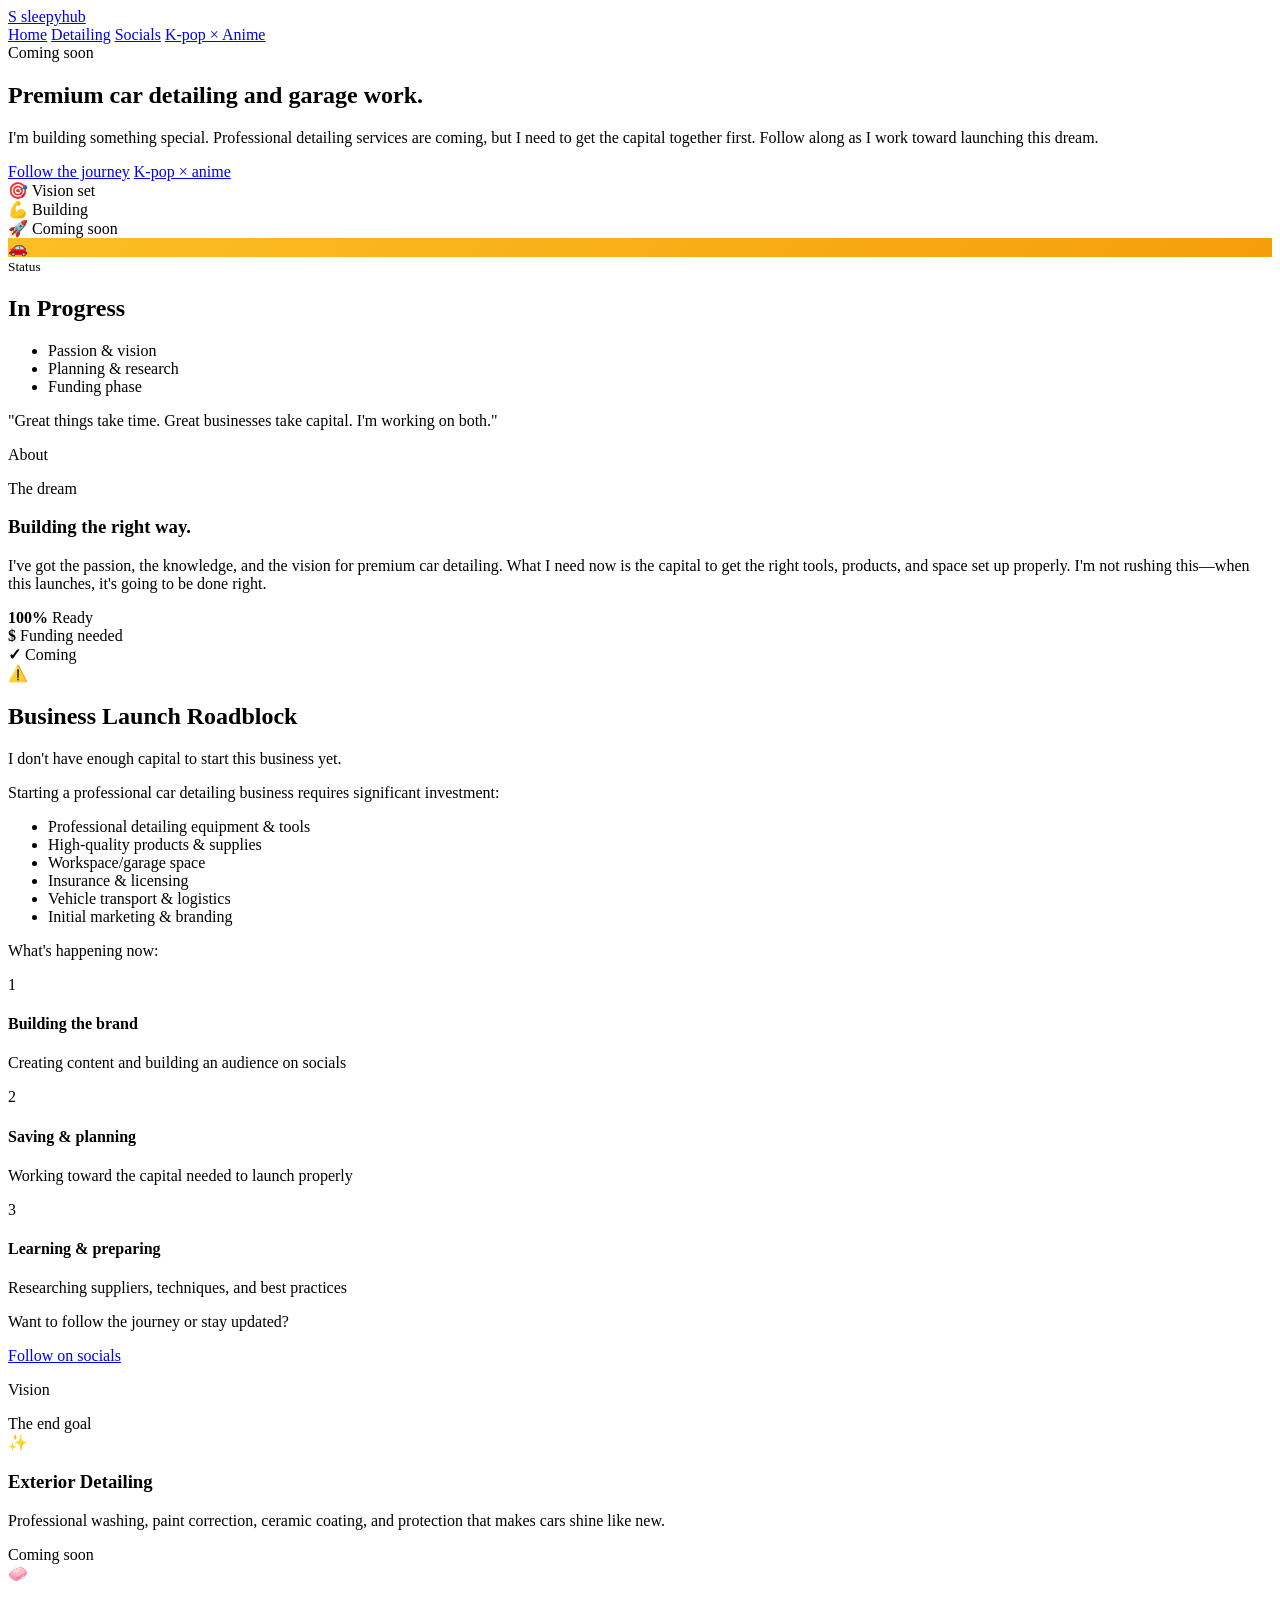
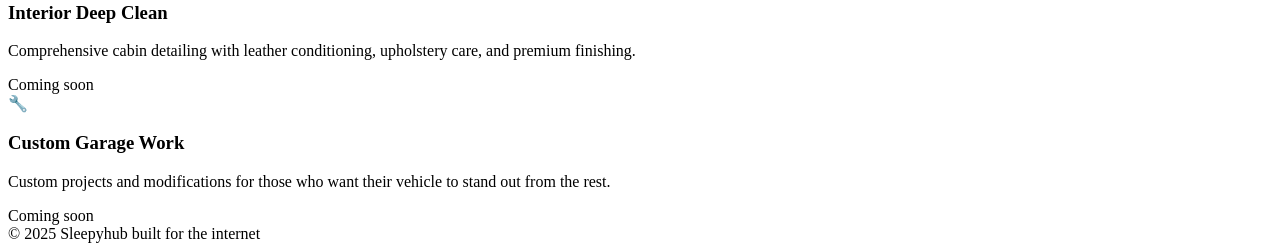
==== babymonster.html @ 33a83e31 "Add a new BABYMONSTER × ONE PIECE fandom page and link it through the site navigation." ====
<!DOCTYPE html>
<html lang="en">
  <head>
    <meta charset="UTF-8" />
    <meta name="viewport" content="width=device-width, initial-scale=1.0" />
    <meta
      name="description"
      content="Professional car detailing services by SleepyKoolio. Coming soon."
    />
    <title>Detailing | Sleepyhub</title>
    <link rel="stylesheet" href="style.css" />
  </head>
  <body>
    <nav class="top-nav" aria-label="Main navigation">
      <a class="brand" href="index.html" aria-label="Sleepyhub home">
        <span class="brand-mark">S</span>
        <span>sleepy<span class="accent">hub</span></span>
      </a>

      <div class="nav-links">
        <a href="index.html">Home</a>
        <a class="active" href="business.html">Detailing</a>
        <a href="social.html">Socials</a>
        <a href="babymonster.html">K-pop × Anime</a>
      </div>
    </nav>

    <main class="page-shell">
      <section class="hero">
        <div class="hero-copy">
          <div class="eyebrow"><span class="pulse"></span> Coming soon</div>
          <h1>
            Premium <span class="gradient-text">car detailing</span> and garage work.
          </h1>
          <p>
            I'm building something special. Professional detailing services are coming, but I need to get the capital together first. Follow along as I work toward launching this dream.
          </p>

          <div class="cta-group">
            <a class="btn primary" href="social.html">Follow the journey</a>
            <a class="btn secondary" href="babymonster.html">K-pop × anime</a>
          </div>

          <div class="hero-meta">
            <div class="meta-item">
              <strong>🎯</strong>
              <span>Vision set</span>
            </div>
            <div class="meta-item">
              <strong>💪</strong>
              <span>Building</span>
            </div>
            <div class="meta-item">
              <strong>🚀</strong>
              <span>Coming soon</span>
            </div>
          </div>
        </div>

        <aside class="hero-panel" aria-label="Status summary">
          <div class="profile-card">
            <div class="avatar" style="background: linear-gradient(135deg, #fbbf24, #f59e0b);">🚗</div>
            <div>
              <small>Status</small>
              <h2>In Progress</h2>
            </div>
          </div>

          <ul class="mini-list">
            <li>
              <span class="dot green"></span>
              Passion & vision
            </li>
            <li>
              <span class="dot gold"></span>
              Planning & research
            </li>
            <li>
              <span class="dot blue"></span>
              Funding phase
            </li>
          </ul>

          <div class="panel-quote">
            "Great things take time. Great businesses take capital. I'm working on both."
          </div>
        </aside>
      </section>

      <section class="overview">
        <article class="panel intro-panel">
          <div class="section-heading">
            <p>About</p>
            <span>The dream</span>
          </div>
          <h3>Building the right way.</h3>
          <p>
            I've got the passion, the knowledge, and the vision for premium car detailing. What I need now is the capital to get the right tools, products, and space set up properly. I'm not rushing this—when this launches, it's going to be done right.
          </p>
        </article>

        <div class="stats-grid">
          <div class="stat-card">
            <strong>100%</strong>
            <span>Ready</span>
          </div>
          <div class="stat-card">
            <strong>$</strong>
            <span>Funding needed</span>
          </div>
          <div class="stat-card">
            <strong>✓</strong>
            <span>Coming</span>
          </div>
        </div>
      </section>

      <section class="roadblock">
        <div class="roadblock-content">
          <div class="roadblock-icon">⚠️</div>
          <h2>Business Launch Roadblock</h2>
          <p class="roadblock-subtitle">I don't have enough capital to start this business yet.</p>

          <div class="roadblock-details">
            <p>
              Starting a professional car detailing business requires significant investment:
            </p>
            <ul class="requirements-list">
              <li>Professional detailing equipment & tools</li>
              <li>High-quality products & supplies</li>
              <li>Workspace/garage space</li>
              <li>Insurance & licensing</li>
              <li>Vehicle transport & logistics</li>
              <li>Initial marketing & branding</li>
            </ul>
          </div>

          <div class="roadblock-actions">
            <p class="section-label">What's happening now:</p>
            <div class="action-items">
              <div class="action-item">
                <span class="action-number">1</span>
                <div>
                  <h4>Building the brand</h4>
                  <p>Creating content and building an audience on socials</p>
                </div>
              </div>
              <div class="action-item">
                <span class="action-number">2</span>
                <div>
                  <h4>Saving & planning</h4>
                  <p>Working toward the capital needed to launch properly</p>
                </div>
              </div>
              <div class="action-item">
                <span class="action-number">3</span>
                <div>
                  <h4>Learning & preparing</h4>
                  <p>Researching suppliers, techniques, and best practices</p>
                </div>
              </div>
            </div>
          </div>

          <div class="roadblock-cta">
            <p>Want to follow the journey or stay updated?</p>
            <a href="social.html" class="btn primary">Follow on socials</a>
          </div>
        </div>
      </section>

      <section class="showcase" id="roadmap">
        <div class="section-heading section-heading-wide">
          <p>Vision</p>
          <span>The end goal</span>
        </div>

        <div class="cards-grid">
          <article class="feature-card">
            <div class="card-icon gold">✨</div>
            <h3>Exterior Detailing</h3>
            <p>Professional washing, paint correction, ceramic coating, and protection that makes cars shine like new.</p>
            <span class="coming-badge">Coming soon</span>
          </article>

          <article class="feature-card">
            <div class="card-icon blue">🧼</div>
            <h3>Interior Deep Clean</h3>
            <p>Comprehensive cabin detailing with leather conditioning, upholstery care, and premium finishing.</p>
            <span class="coming-badge">Coming soon</span>
          </article>

          <article class="feature-card">
            <div class="card-icon purple">🔧</div>
            <h3>Custom Garage Work</h3>
            <p>Custom projects and modifications for those who want their vehicle to stand out from the rest.</p>
            <span class="coming-badge">Coming soon</span>
          </article>
        </div>
      </section>
    </main>

    <footer class="site-footer">© 2025 Sleepyhub <span>built for the internet</span></footer>
  </body>
</html>
---- style.css ----
<!DOCTYPE html>
<html lang="en">
  <head>
    <meta charset="UTF-8" />
    <meta name="viewport" content="width=device-width, initial-scale=1.0" />
    <meta name="description" content="BABYMONSTER meets ONE PIECE in a dark anime-inspired fandom page." />
    <title>BABYMONSTER × ONE PIECE | Sleepyhub</title>
    <link rel="stylesheet" href="style.css" />
  </head>
  <body>
    <nav class="top-nav" aria-label="Main navigation">
      <a class="brand" href="index.html" aria-label="Sleepyhub home">
        <span class="brand-mark">S</span>
        <span>sleepy<span class="accent">hub</span></span>
      </a>

      <div class="nav-links">
        <a href="index.html">Home</a>
        <a href="business.html">Detailing</a>
        <a href="social.html">Socials</a>
        <a class="active" href="babymonster.html">K-pop × Anime</a>
      </div>
    </nav>

    <main class="page-shell">
      <section class="hero">
        <div class="hero-copy">
          <div class="eyebrow"><span class="pulse"></span> Favorite obsession</div>
          <h1>
            <span class="gradient-text">BABYMONSTER</span> meets<br />
            ONE PIECE energy.
          </h1>
          <p>
            This is the page for the music, the visuals, the confidence, and the anime chaos that hit just right. BABYMONSTER brings the power, and ONE PIECE brings the adventure. Together, it’s pure fuel.
          </p>

          <div class="cta-group">
            <a class="btn primary" href="#favorites">See the vibe</a>
            <a class="btn secondary" href="social.html">Back to socials</a>
          </div>

          <div class="hero-meta">
            <div class="meta-item">
              <strong>K-pop</strong>
              <span>BABYMONSTER</span>
            </div>
            <div class="meta-item">
              <strong>Anime</strong>
              <span>ONE PIECE</span>
            </div>
            <div class="meta-item">
              <strong>Vibe</strong>
              <span>Power + adventure</span>
            </div>
          </div>
        </div>

        <aside class="hero-panel" aria-label="Fandom summary">
          <div class="profile-card">
            <div class="avatar" style="background: linear-gradient(135deg, #ec4899, #8b5cf6);">BM</div>
            <div>
              <small>Current obsession</small>
              <h2>BABYMONSTER</h2>
            </div>
          </div>

          <ul class="mini-list">
            <li>
              <span class="dot pink"></span>
              Fierce visuals
            </li>
            <li>
              <span class="dot gold"></span>
              Pirate energy
            </li>
            <li>
              <span class="dot blue"></span>
              Big confidence
            </li>
          </ul>

          <div class="panel-quote">
            "The sound is strong, the aura is wild, and the adventure never ends."
          </div>
        </aside>
      </section>

      <section class="overview">
        <article class="panel intro-panel">
          <div class="section-heading">
            <p>Why this page</p>
            <span>My obsession mix</span>
          </div>
          <h3>Power, style, and adventure.</h3>
          <p>
            BABYMONSTER has that fierce, unapologetic energy that feels like a performance shot straight out of a dream. ONE PIECE brings the thrill of chasing big goals, freedom, and ridiculous ambition. This page is the perfect crossover of both worlds: music that hits hard and anime that makes you want to chase your own legend.
          </p>
        </article>

        <div class="stats-grid">
          <div class="stat-card">
            <strong>🔥</strong>
            <span>Energy</span>
          </div>
          <div class="stat-card">
            <strong>⚡</strong>
            <span>Style</span>
          </div>
          <div class="stat-card">
            <strong>🏴‍☠️</strong>
            <span>Adventure</span>
          </div>
        </div>
      </section>

      <section class="showcase" id="favorites">
        <div class="section-heading section-heading-wide">
          <p>Favorite mix</p>
          <span>What I’m into</span>
        </div>

        <div class="cards-grid">
          <article class="feature-card">
            <div class="card-icon purple">✦</div>
            <h3>BABYMONSTER</h3>
            <p>Confidence, attitude, iconic visuals, and music that hits harder every time. It feels fearless and unforgettable.</p>
            <a href="https://www.youtube.com/results?search_query=BABYMONSTER" target="_blank">Listen</a>
          </article>

          <article class="feature-card">
            <div class="card-icon gold">🏴‍☠️</div>
            <h3>ONE PIECE</h3>
            <p>Adventure, passion, dreams, and the feeling that every moment is bigger than the last. Pure legendary energy.</p>
            <a href="https://www.crunchyroll.com/series/GRMG8ZQZR/one-piece" target="_blank">Watch</a>
          </article>

          <article class="feature-card">
            <div class="card-icon blue">◎</div>
            <h3>Why it fits</h3>
            <p>Both are all about presence, confidence, and the thrill of being part of something huge, fearless, and unforgettable.</p>
            <a href="index.html">Back home</a>
          </article>
        </div>
      </section>
    </main>

    <footer class="site-footer">© 2025 Sleepyhub <span>made for the obsession</span></footer>
  </body>
</html>
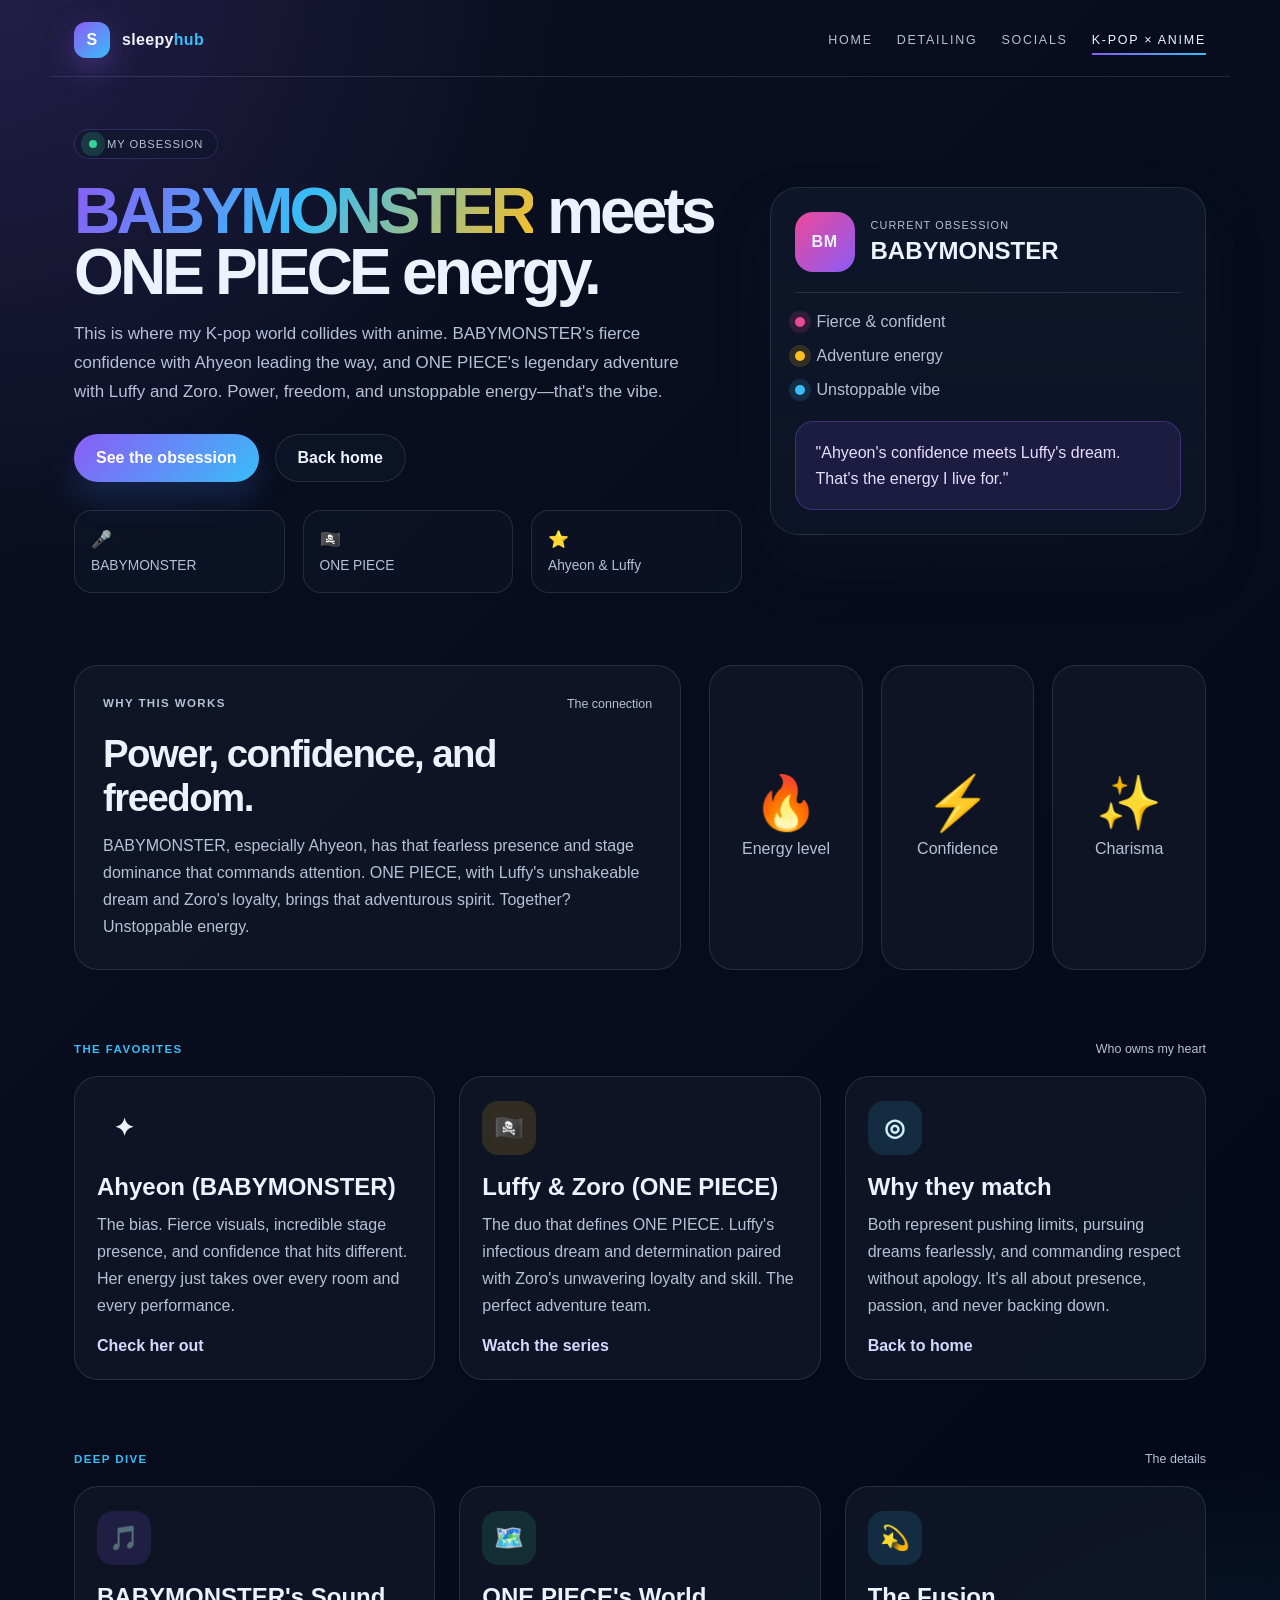
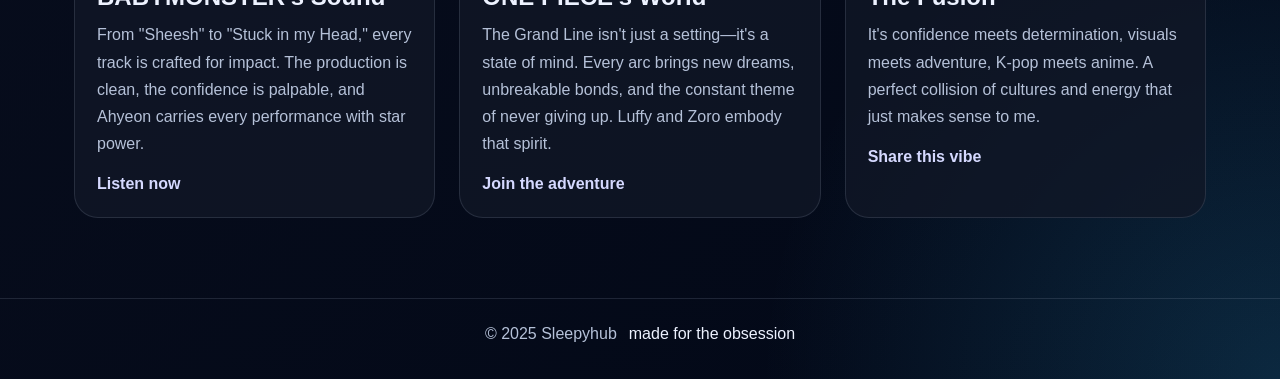
==== commit 82e3f6cb: "Fix navigation across all pages and create proper BABYMONSTER × ONE PIECE page with Ahyeon & Luffy/Z" ====
--- a/babymonster.html
+++ b/babymonster.html
@@ -3,11 +3,8 @@
   <head>
     <meta charset="UTF-8" />
     <meta name="viewport" content="width=device-width, initial-scale=1.0" />
-    <meta
-      name="description"
-      content="Professional car detailing services by SleepyKoolio. Coming soon."
-    />
-    <title>Detailing | Sleepyhub</title>
+    <meta name="description" content="BABYMONSTER × ONE PIECE obsession. Ahyeon, Luffy, and Zoro energy in one place." />
+    <title>BABYMONSTER × ONE PIECE | Sleepyhub</title>
     <link rel="stylesheet" href="style.css" />
   </head>
   <body>
@@ -19,70 +16,71 @@
 
       <div class="nav-links">
         <a href="index.html">Home</a>
-        <a class="active" href="business.html">Detailing</a>
+        <a href="business.html">Detailing</a>
         <a href="social.html">Socials</a>
-        <a href="babymonster.html">K-pop × Anime</a>
+        <a class="active" href="babymonster.html">K-pop × Anime</a>
       </div>
     </nav>
 
     <main class="page-shell">
       <section class="hero">
         <div class="hero-copy">
-          <div class="eyebrow"><span class="pulse"></span> Coming soon</div>
+          <div class="eyebrow"><span class="pulse"></span> My obsession</div>
           <h1>
-            Premium <span class="gradient-text">car detailing</span> and garage work.
+            <span class="gradient-text">BABYMONSTER</span> meets<br />
+            ONE PIECE energy.
           </h1>
           <p>
-            I'm building something special. Professional detailing services are coming, but I need to get the capital together first. Follow along as I work toward launching this dream.
+            This is where my K-pop world collides with anime. BABYMONSTER's fierce confidence with Ahyeon leading the way, and ONE PIECE's legendary adventure with Luffy and Zoro. Power, freedom, and unstoppable energy—that's the vibe.
           </p>
 
           <div class="cta-group">
-            <a class="btn primary" href="social.html">Follow the journey</a>
-            <a class="btn secondary" href="babymonster.html">K-pop × anime</a>
+            <a class="btn primary" href="#favorites">See the obsession</a>
+            <a class="btn secondary" href="index.html">Back home</a>
           </div>
 
           <div class="hero-meta">
             <div class="meta-item">
-              <strong>🎯</strong>
-              <span>Vision set</span>
+              <strong>🎤</strong>
+              <span>BABYMONSTER</span>
             </div>
             <div class="meta-item">
-              <strong>💪</strong>
-              <span>Building</span>
+              <strong>🏴‍☠️</strong>
+              <span>ONE PIECE</span>
             </div>
             <div class="meta-item">
-              <strong>🚀</strong>
-              <span>Coming soon</span>
+              <strong>⭐</strong>
+              <span>Ahyeon & Luffy</span>
             </div>
           </div>
         </div>
 
-        <aside class="hero-panel" aria-label="Status summary">
+        <aside class="hero-panel" aria-label="Obsession summary">
           <div class="profile-card">
-            <div class="avatar" style="background: linear-gradient(135deg, #fbbf24, #f59e0b);">🚗</div>
+            <div class="avatar" style="background: linear-gradient(135deg, #ec4899, #8b5cf6);">BM</div>
             <div>
-              <small>Status</small>
-              <h2>In Progress</h2>
+              <small>Current obsession</small>
+              <h2>BABYMONSTER</h2>
             </div>
           </div>
 
           <ul class="mini-list">
             <li>
-              <span class="dot green"></span>
-              Passion & vision
+              <span class="dot pink"></span>
+              Fierce & confident
             </li>
             <li>
               <span class="dot gold"></span>
-              Planning & research
+              Adventure energy
             </li>
             <li>
               <span class="dot blue"></span>
-              Funding phase
+              Unstoppable vibe
             </li>
           </ul>
 
           <div class="panel-quote">
-            "Great things take time. Great businesses take capital. I'm working on both."
+            "Ahyeon's confidence meets Luffy's dream. That's the energy I live for."
           </div>
         </aside>
       </section>
@@ -90,116 +88,92 @@
       <section class="overview">
         <article class="panel intro-panel">
           <div class="section-heading">
-            <p>About</p>
-            <span>The dream</span>
+            <p>Why this works</p>
+            <span>The connection</span>
           </div>
-          <h3>Building the right way.</h3>
+          <h3>Power, confidence, and freedom.</h3>
           <p>
-            I've got the passion, the knowledge, and the vision for premium car detailing. What I need now is the capital to get the right tools, products, and space set up properly. I'm not rushing this—when this launches, it's going to be done right.
+            BABYMONSTER, especially Ahyeon, has that fearless presence and stage dominance that commands attention. ONE PIECE, with Luffy's unshakeable dream and Zoro's loyalty, brings that adventurous spirit. Together? Unstoppable energy.
           </p>
         </article>
 
         <div class="stats-grid">
           <div class="stat-card">
-            <strong>100%</strong>
-            <span>Ready</span>
+            <strong>🔥</strong>
+            <span>Energy level</span>
           </div>
           <div class="stat-card">
-            <strong>$</strong>
-            <span>Funding needed</span>
+            <strong>⚡</strong>
+            <span>Confidence</span>
           </div>
           <div class="stat-card">
-            <strong>✓</strong>
-            <span>Coming</span>
+            <strong>✨</strong>
+            <span>Charisma</span>
           </div>
         </div>
       </section>
 
-      <section class="roadblock">
-        <div class="roadblock-content">
-          <div class="roadblock-icon">⚠️</div>
-          <h2>Business Launch Roadblock</h2>
-          <p class="roadblock-subtitle">I don't have enough capital to start this business yet.</p>
-
-          <div class="roadblock-details">
-            <p>
-              Starting a professional car detailing business requires significant investment:
-            </p>
-            <ul class="requirements-list">
-              <li>Professional detailing equipment & tools</li>
-              <li>High-quality products & supplies</li>
-              <li>Workspace/garage space</li>
-              <li>Insurance & licensing</li>
-              <li>Vehicle transport & logistics</li>
-              <li>Initial marketing & branding</li>
-            </ul>
-          </div>
-
-          <div class="roadblock-actions">
-            <p class="section-label">What's happening now:</p>
-            <div class="action-items">
-              <div class="action-item">
-                <span class="action-number">1</span>
-                <div>
-                  <h4>Building the brand</h4>
-                  <p>Creating content and building an audience on socials</p>
-                </div>
-              </div>
-              <div class="action-item">
-                <span class="action-number">2</span>
-                <div>
-                  <h4>Saving & planning</h4>
-                  <p>Working toward the capital needed to launch properly</p>
-                </div>
-              </div>
-              <div class="action-item">
-                <span class="action-number">3</span>
-                <div>
-                  <h4>Learning & preparing</h4>
-                  <p>Researching suppliers, techniques, and best practices</p>
-                </div>
-              </div>
-            </div>
-          </div>
-
-          <div class="roadblock-cta">
-            <p>Want to follow the journey or stay updated?</p>
-            <a href="social.html" class="btn primary">Follow on socials</a>
-          </div>
-        </div>
-      </section>
-
-      <section class="showcase" id="roadmap">
+      <section class="showcase" id="favorites">
         <div class="section-heading section-heading-wide">
-          <p>Vision</p>
-          <span>The end goal</span>
+          <p>The favorites</p>
+          <span>Who owns my heart</span>
         </div>
 
         <div class="cards-grid">
           <article class="feature-card">
-            <div class="card-icon gold">✨</div>
-            <h3>Exterior Detailing</h3>
-            <p>Professional washing, paint correction, ceramic coating, and protection that makes cars shine like new.</p>
-            <span class="coming-badge">Coming soon</span>
+            <div class="card-icon pink">✦</div>
+            <h3>Ahyeon (BABYMONSTER)</h3>
+            <p>The bias. Fierce visuals, incredible stage presence, and confidence that hits different. Her energy just takes over every room and every performance.</p>
+            <a href="https://www.youtube.com/results?search_query=BABYMONSTER+Ahyeon" target="_blank">Check her out</a>
           </article>
 
           <article class="feature-card">
-            <div class="card-icon blue">🧼</div>
-            <h3>Interior Deep Clean</h3>
-            <p>Comprehensive cabin detailing with leather conditioning, upholstery care, and premium finishing.</p>
-            <span class="coming-badge">Coming soon</span>
+            <div class="card-icon gold">🏴‍☠️</div>
+            <h3>Luffy & Zoro (ONE PIECE)</h3>
+            <p>The duo that defines ONE PIECE. Luffy's infectious dream and determination paired with Zoro's unwavering loyalty and skill. The perfect adventure team.</p>
+            <a href="https://www.crunchyroll.com/series/GRMG8ZQZR/one-piece" target="_blank">Watch the series</a>
           </article>
 
           <article class="feature-card">
-            <div class="card-icon purple">🔧</div>
-            <h3>Custom Garage Work</h3>
-            <p>Custom projects and modifications for those who want their vehicle to stand out from the rest.</p>
-            <span class="coming-badge">Coming soon</span>
+            <div class="card-icon blue">◎</div>
+            <h3>Why they match</h3>
+            <p>Both represent pushing limits, pursuing dreams fearlessly, and commanding respect without apology. It's all about presence, passion, and never backing down.</p>
+            <a href="index.html">Back to home</a>
+          </article>
+        </div>
+      </section>
+
+      <section class="showcase" id="vibes">
+        <div class="section-heading section-heading-wide">
+          <p>Deep dive</p>
+          <span>The details</span>
+        </div>
+
+        <div class="cards-grid">
+          <article class="feature-card">
+            <div class="card-icon purple">🎵</div>
+            <h3>BABYMONSTER's Sound</h3>
+            <p>From "Sheesh" to "Stuck in my Head," every track is crafted for impact. The production is clean, the confidence is palpable, and Ahyeon carries every performance with star power.</p>
+            <a href="https://www.youtube.com/results?search_query=BABYMONSTER+music" target="_blank">Listen now</a>
+          </article>
+
+          <article class="feature-card">
+            <div class="card-icon green">🗺️</div>
+            <h3>ONE PIECE's World</h3>
+            <p>The Grand Line isn't just a setting—it's a state of mind. Every arc brings new dreams, unbreakable bonds, and the constant theme of never giving up. Luffy and Zoro embody that spirit.</p>
+            <a href="https://www.crunchyroll.com/series/GRMG8ZQZR/one-piece" target="_blank">Join the adventure</a>
+          </article>
+
+          <article class="feature-card">
+            <div class="card-icon blue">💫</div>
+            <h3>The Fusion</h3>
+            <p>It's confidence meets determination, visuals meets adventure, K-pop meets anime. A perfect collision of cultures and energy that just makes sense to me.</p>
+            <a href="social.html">Share this vibe</a>
           </article>
         </div>
       </section>
     </main>
 
-    <footer class="site-footer">© 2025 Sleepyhub <span>built for the internet</span></footer>
+    <footer class="site-footer">© 2025 Sleepyhub <span>made for the obsession</span></footer>
   </body>
-</html>
+</html>
--- a/style.css
+++ b/style.css
@@ -1,149 +1,525 @@
-<!DOCTYPE html>
-<html lang="en">
-  <head>
-    <meta charset="UTF-8" />
-    <meta name="viewport" content="width=device-width, initial-scale=1.0" />
-    <meta name="description" content="BABYMONSTER meets ONE PIECE in a dark anime-inspired fandom page." />
-    <title>BABYMONSTER × ONE PIECE | Sleepyhub</title>
-    <link rel="stylesheet" href="style.css" />
-  </head>
-  <body>
-    <nav class="top-nav" aria-label="Main navigation">
-      <a class="brand" href="index.html" aria-label="Sleepyhub home">
-        <span class="brand-mark">S</span>
-        <span>sleepy<span class="accent">hub</span></span>
-      </a>
-
-      <div class="nav-links">
-        <a href="index.html">Home</a>
-        <a href="business.html">Detailing</a>
-        <a href="social.html">Socials</a>
-        <a class="active" href="babymonster.html">K-pop × Anime</a>
-      </div>
-    </nav>
-
-    <main class="page-shell">
-      <section class="hero">
-        <div class="hero-copy">
-          <div class="eyebrow"><span class="pulse"></span> Favorite obsession</div>
-          <h1>
-            <span class="gradient-text">BABYMONSTER</span> meets<br />
-            ONE PIECE energy.
-          </h1>
-          <p>
-            This is the page for the music, the visuals, the confidence, and the anime chaos that hit just right. BABYMONSTER brings the power, and ONE PIECE brings the adventure. Together, it’s pure fuel.
-          </p>
-
-          <div class="cta-group">
-            <a class="btn primary" href="#favorites">See the vibe</a>
-            <a class="btn secondary" href="social.html">Back to socials</a>
-          </div>
-
-          <div class="hero-meta">
-            <div class="meta-item">
-              <strong>K-pop</strong>
-              <span>BABYMONSTER</span>
-            </div>
-            <div class="meta-item">
-              <strong>Anime</strong>
-              <span>ONE PIECE</span>
-            </div>
-            <div class="meta-item">
-              <strong>Vibe</strong>
-              <span>Power + adventure</span>
-            </div>
-          </div>
-        </div>
-
-        <aside class="hero-panel" aria-label="Fandom summary">
-          <div class="profile-card">
-            <div class="avatar" style="background: linear-gradient(135deg, #ec4899, #8b5cf6);">BM</div>
-            <div>
-              <small>Current obsession</small>
-              <h2>BABYMONSTER</h2>
-            </div>
-          </div>
-
-          <ul class="mini-list">
-            <li>
-              <span class="dot pink"></span>
-              Fierce visuals
-            </li>
-            <li>
-              <span class="dot gold"></span>
-              Pirate energy
-            </li>
-            <li>
-              <span class="dot blue"></span>
-              Big confidence
-            </li>
-          </ul>
-
-          <div class="panel-quote">
-            "The sound is strong, the aura is wild, and the adventure never ends."
-          </div>
-        </aside>
-      </section>
-
-      <section class="overview">
-        <article class="panel intro-panel">
-          <div class="section-heading">
-            <p>Why this page</p>
-            <span>My obsession mix</span>
-          </div>
-          <h3>Power, style, and adventure.</h3>
-          <p>
-            BABYMONSTER has that fierce, unapologetic energy that feels like a performance shot straight out of a dream. ONE PIECE brings the thrill of chasing big goals, freedom, and ridiculous ambition. This page is the perfect crossover of both worlds: music that hits hard and anime that makes you want to chase your own legend.
-          </p>
-        </article>
-
-        <div class="stats-grid">
-          <div class="stat-card">
-            <strong>🔥</strong>
-            <span>Energy</span>
-          </div>
-          <div class="stat-card">
-            <strong>⚡</strong>
-            <span>Style</span>
-          </div>
-          <div class="stat-card">
-            <strong>🏴‍☠️</strong>
-            <span>Adventure</span>
-          </div>
-        </div>
-      </section>
-
-      <section class="showcase" id="favorites">
-        <div class="section-heading section-heading-wide">
-          <p>Favorite mix</p>
-          <span>What I’m into</span>
-        </div>
-
-        <div class="cards-grid">
-          <article class="feature-card">
-            <div class="card-icon purple">✦</div>
-            <h3>BABYMONSTER</h3>
-            <p>Confidence, attitude, iconic visuals, and music that hits harder every time. It feels fearless and unforgettable.</p>
-            <a href="https://www.youtube.com/results?search_query=BABYMONSTER" target="_blank">Listen</a>
-          </article>
-
-          <article class="feature-card">
-            <div class="card-icon gold">🏴‍☠️</div>
-            <h3>ONE PIECE</h3>
-            <p>Adventure, passion, dreams, and the feeling that every moment is bigger than the last. Pure legendary energy.</p>
-            <a href="https://www.crunchyroll.com/series/GRMG8ZQZR/one-piece" target="_blank">Watch</a>
-          </article>
-
-          <article class="feature-card">
-            <div class="card-icon blue">◎</div>
-            <h3>Why it fits</h3>
-            <p>Both are all about presence, confidence, and the thrill of being part of something huge, fearless, and unforgettable.</p>
-            <a href="index.html">Back home</a>
-          </article>
-        </div>
-      </section>
-    </main>
-
-    <footer class="site-footer">© 2025 Sleepyhub <span>made for the obsession</span></footer>
-  </body>
-</html>
+:root {
+  --bg: #0b1020;
+  --bg-alt: #111827;
+  --panel: rgba(17, 24, 39, 0.78);
+  --card: rgba(15, 23, 42, 0.9);
+  --line: rgba(148, 163, 184, 0.18);
+  --text: #edf2ff;
+  --muted: #b5c1d8;
+  --purple: #8b5cf6;
+  --blue: #38bdf8;
+  --gold: #fbbf24;
+  --green: #34d399;
+  --shadow: rgba(15, 23, 42, 0.45);
+}
+
+* {
+  box-sizing: border-box;
+}
+
+html {
+  scroll-behavior: smooth;
+}
+
+body {
+  margin: 0;
+  min-height: 100vh;
+  background:
+    radial-gradient(circle at top left, rgba(139, 92, 246, 0.18), transparent 24%),
+    radial-gradient(circle at bottom right, rgba(56, 189, 248, 0.18), transparent 22%),
+    linear-gradient(135deg, var(--bg) 0%, #020817 100%);
+  color: var(--text);
+  font-family: 'Segoe UI', Tahoma, Geneva, Verdana, sans-serif;
+}
+
+a {
+  color: inherit;
+  text-decoration: none;
+}
+
+.top-nav {
+  display: flex;
+  align-items: center;
+  justify-content: space-between;
+  gap: 24px;
+  max-width: 1180px;
+  margin: 0 auto;
+  padding: 22px 24px 18px;
+  border-bottom: 1px solid var(--line);
+}
+
+.brand {
+  display: inline-flex;
+  align-items: center;
+  gap: 12px;
+  font-weight: 700;
+  letter-spacing: 0.02em;
+}
+
+.brand-mark {
+  display: grid;
+  place-items: center;
+  width: 36px;
+  height: 36px;
+  border-radius: 12px;
+  background: linear-gradient(135deg, var(--purple), var(--blue));
+  color: #fff;
+  box-shadow: 0 10px 30px rgba(139, 92, 246, 0.35);
+}
+
+.accent {
+  color: var(--blue);
+}
+
+.nav-links {
+  display: flex;
+  align-items: center;
+  justify-content: flex-end;
+  flex-wrap: wrap;
+  gap: 24px;
+}
+
+.nav-links a {
+  position: relative;
+  color: var(--muted);
+  font-size: 0.78rem;
+  letter-spacing: 0.14em;
+  text-transform: uppercase;
+  transition: color 0.2s ease;
+}
+
+.nav-links a::after {
+  content: "";
+  position: absolute;
+  left: 0;
+  bottom: -8px;
+  width: 100%;
+  height: 2px;
+  background: linear-gradient(90deg, var(--purple), var(--blue));
+  transform: scaleX(0);
+  transform-origin: left;
+  transition: transform 0.2s ease;
+}
+
+.nav-links a:hover,
+.nav-links a.active {
+  color: var(--text);
+}
+
+.nav-links a:hover::after,
+.nav-links a.active::after {
+  transform: scaleX(1);
+}
+
+.page-shell {
+  max-width: 1180px;
+  margin: 0 auto;
+  padding: 52px 24px 80px;
+}
+
+.hero {
+  display: grid;
+  grid-template-columns: 1.3fr 0.85fr;
+  gap: 28px;
+  align-items: center;
+}
+
+.eyebrow {
+  display: inline-flex;
+  align-items: center;
+  gap: 10px;
+  padding: 8px 14px;
+  border: 1px solid rgba(139, 92, 246, 0.25);
+  border-radius: 999px;
+  background: rgba(15, 23, 42, 0.6);
+  color: var(--muted);
+  letter-spacing: 0.08em;
+  text-transform: uppercase;
+  font-size: 0.7rem;
+}
+
+.pulse {
+  width: 8px;
+  height: 8px;
+  border-radius: 50%;
+  background: var(--green);
+  box-shadow: 0 0 0 8px rgba(52, 211, 153, 0.18);
+}
+
+.hero h1 {
+  margin: 22px 0 16px;
+  font-size: clamp(2.8rem, 5vw, 5rem);
+  line-height: 0.96;
+  letter-spacing: -0.06em;
+}
+
+.gradient-text {
+  background: linear-gradient(120deg, var(--purple), var(--blue), var(--gold));
+  -webkit-background-clip: text;
+  background-clip: text;
+  color: transparent;
+}
+
+.hero-copy p {
+  margin: 0;
+  max-width: 620px;
+  color: var(--muted);
+  font-size: 1.06rem;
+  line-height: 1.7;
+}
+
+.cta-group {
+  display: flex;
+  flex-wrap: wrap;
+  gap: 16px;
+  margin-top: 28px;
+}
+
+.btn {
+  display: inline-flex;
+  align-items: center;
+  justify-content: center;
+  min-height: 48px;
+  padding: 0 22px;
+  border-radius: 999px;
+  font-weight: 700;
+  transition: transform 0.2s ease, box-shadow 0.2s ease;
+}
+
+.btn:hover {
+  transform: translateY(-1px);
+}
+
+.btn.primary {
+  background: linear-gradient(135deg, var(--purple), var(--blue));
+  color: #fff;
+  box-shadow: 0 18px 30px rgba(59, 130, 246, 0.18);
+}
+
+.btn.secondary {
+  background: rgba(15, 23, 42, 0.65);
+  border: 1px solid var(--line);
+  color: var(--text);
+}
+
+.hero-meta {
+  display: grid;
+  grid-template-columns: repeat(3, minmax(0, 1fr));
+  gap: 18px;
+  margin-top: 28px;
+}
+
+.meta-item {
+  padding: 18px 16px;
+  border: 1px solid var(--line);
+  border-radius: 18px;
+  background: rgba(15, 23, 42, 0.5);
+}
+
+.meta-item strong {
+  display: block;
+  font-size: 1.05rem;
+  margin-bottom: 6px;
+}
+
+.meta-item span {
+  color: var(--muted);
+  font-size: 0.86rem;
+}
+
+.hero-panel {
+  padding: 24px;
+  border: 1px solid var(--line);
+  border-radius: 28px;
+  background: linear-gradient(180deg, rgba(15, 23, 42, 0.9), rgba(15, 23, 42, 0.7));
+  box-shadow: 0 30px 50px var(--shadow);
+}
+
+.profile-card {
+  display: flex;
+  align-items: center;
+  gap: 16px;
+  padding-bottom: 20px;
+  border-bottom: 1px solid var(--line);
+}
+
+.avatar {
+  display: grid;
+  place-items: center;
+  width: 60px;
+  height: 60px;
+  border-radius: 18px;
+  background: linear-gradient(135deg, var(--purple), var(--blue));
+  font-weight: 800;
+  letter-spacing: 0.04em;
+}
+
+.profile-card small {
+  display: block;
+  color: var(--muted);
+  letter-spacing: 0.1em;
+  text-transform: uppercase;
+  font-size: 0.68rem;
+}
+
+.profile-card h2 {
+  margin: 6px 0 0;
+  font-size: 1.5rem;
+}
+
+.mini-list {
+  list-style: none;
+  padding: 20px 0 0;
+  margin: 0;
+  display: grid;
+  gap: 16px;
+}
+
+.mini-list li {
+  display: flex;
+  align-items: center;
+  gap: 12px;
+  color: var(--muted);
+  font-weight: 500;
+}
+
+.dot {
+  display: inline-block;
+  width: 10px;
+  height: 10px;
+  border-radius: 50%;
+}
+
+.dot.green {
+  background: var(--green);
+  box-shadow: 0 0 0 6px rgba(52, 211, 153, 0.15);
+}
+
+.dot.gold {
+  background: var(--gold);
+  box-shadow: 0 0 0 6px rgba(251, 191, 36, 0.15);
+}
+
+.dot.blue {
+  background: var(--blue);
+  box-shadow: 0 0 0 6px rgba(56, 189, 248, 0.15);
+}
+
+.dot.pink {
+  background: #ec4899;
+  box-shadow: 0 0 0 6px rgba(236, 72, 153, 0.15);
+}
+
+.panel-quote {
+  margin-top: 22px;
+  padding: 18px 20px;
+  border-radius: 18px;
+  background: rgba(139, 92, 246, 0.12);
+  border: 1px solid rgba(139, 92, 246, 0.3);
+  color: #e9ddff;
+  line-height: 1.6;
+}
+
+.overview {
+  display: grid;
+  grid-template-columns: 1.1fr 0.9fr;
+  gap: 28px;
+  margin-top: 72px;
+}
+
+.panel,
+.stat-card,
+.feature-card {
+  border: 1px solid var(--line);
+  background: var(--panel);
+  border-radius: 24px;
+}
+
+.panel {
+  padding: 28px;
+}
+
+.section-heading {
+  display: flex;
+  align-items: center;
+  justify-content: space-between;
+  gap: 12px;
+  margin-bottom: 18px;
+}
+
+.section-heading p {
+  margin: 0;
+  text-transform: uppercase;
+  letter-spacing: 0.12em;
+  color: var(--blue);
+  font-size: 0.72rem;
+  font-weight: 700;
+}
+
+.section-heading span {
+  color: var(--muted);
+  font-size: 0.78rem;
+}
+
+.intro-panel h3 {
+  margin: 0 0 12px;
+  font-size: clamp(1.8rem, 3vw, 2.6rem);
+  letter-spacing: -0.04em;
+}
+
+.intro-panel p {
+  margin: 0;
+  color: var(--muted);
+  line-height: 1.7;
+}
+
+.stats-grid {
+  display: grid;
+  grid-template-columns: repeat(3, minmax(0, 1fr));
+  gap: 18px;
+}
+
+.stat-card {
+  display: flex;
+  flex-direction: column;
+  justify-content: center;
+  min-height: 170px;
+  padding: 26px 18px;
+  text-align: center;
+}
+
+.stat-card strong {
+  font-size: clamp(2.3rem, 5vw, 3.3rem);
+  line-height: 1;
+  margin-bottom: 10px;
+}
+
+.stat-card span {
+  color: var(--muted);
+}
+
+.showcase {
+  margin-top: 72px;
+}
+
+.section-heading-wide {
+  margin-bottom: 20px;
+}
+
+.cards-grid {
+  display: grid;
+  grid-template-columns: repeat(3, minmax(0, 1fr));
+  gap: 24px;
+}
+
+.feature-card {
+  padding: 24px 22px;
+  transition: transform 0.2s ease, border-color 0.2s ease;
+}
+
+.feature-card:hover {
+  transform: translateY(-3px);
+  border-color: rgba(139, 92, 246, 0.4);
+}
+
+.card-icon {
+  display: grid;
+  place-items: center;
+  width: 54px;
+  height: 54px;
+  border-radius: 16px;
+  font-size: 1.5rem;
+  font-weight: 700;
+  margin-bottom: 18px;
+}
+
+.card-icon.purple {
+  background: rgba(139, 92, 246, 0.14);
+  color: #d9c8ff;
+}
+
+.card-icon.gold {
+  background: rgba(251, 191, 36, 0.14);
+  color: #ffe7a3;
+}
+
+.card-icon.blue {
+  background: rgba(56, 189, 248, 0.14);
+  color: #cfeeff;
+}
+
+.card-icon.green {
+  background: rgba(52, 211, 153, 0.14);
+  color: #a1e5d7;
+}
+
+.feature-card h3 {
+  margin: 0 0 10px;
+  font-size: 1.5rem;
+}
+
+.feature-card p {
+  margin: 0 0 18px;
+  color: var(--muted);
+  line-height: 1.7;
+}
+
+.feature-card a {
+  color: #d5d9ff;
+  font-weight: 700;
+}
+
+.site-footer {
+  display: flex;
+  justify-content: center;
+  align-items: center;
+  gap: 12px;
+  padding: 26px 18px 36px;
+  border-top: 1px solid var(--line);
+  color: var(--muted);
+}
+
+.site-footer span {
+  color: var(--text);
+}
+
+@media (max-width: 900px) {
+  .hero,
+  .overview {
+    grid-template-columns: 1fr;
+  }
+
+  .cards-grid {
+    grid-template-columns: 1fr;
+  }
+}
+
+@media (max-width: 640px) {
+  .top-nav {
+    flex-direction: column;
+    align-items: flex-start;
+  }
+
+  .nav-links {
+    gap: 14px 18px;
+  }
+
+  .hero-meta,
+  .stats-grid {
+    grid-template-columns: 1fr;
+  }
+
+  .page-shell {
+    padding-top: 36px;
+  }
+
+  .hero h1 {
+    font-size: 2.6rem;
+  }
+
+  .panel,
+  .hero-panel,
+  .feature-card {
+    border-radius: 20px;
+  }
+}
